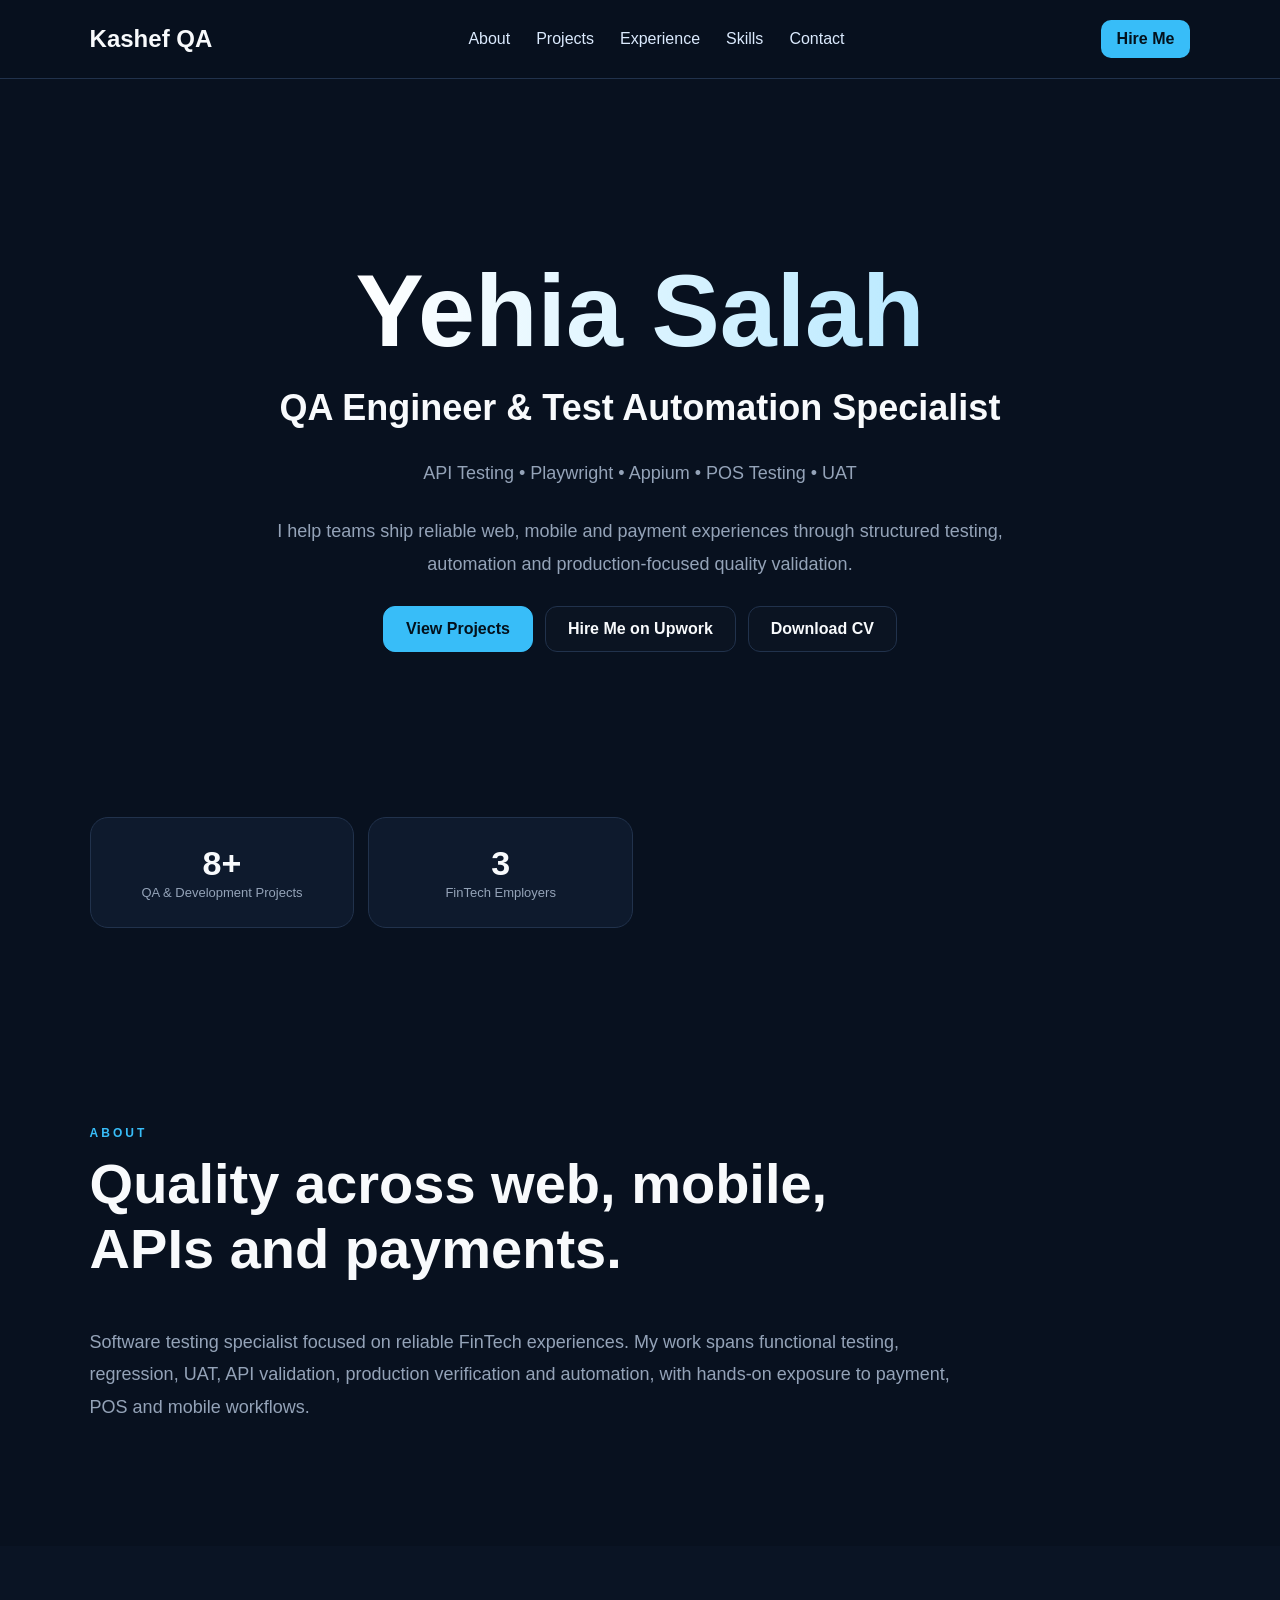
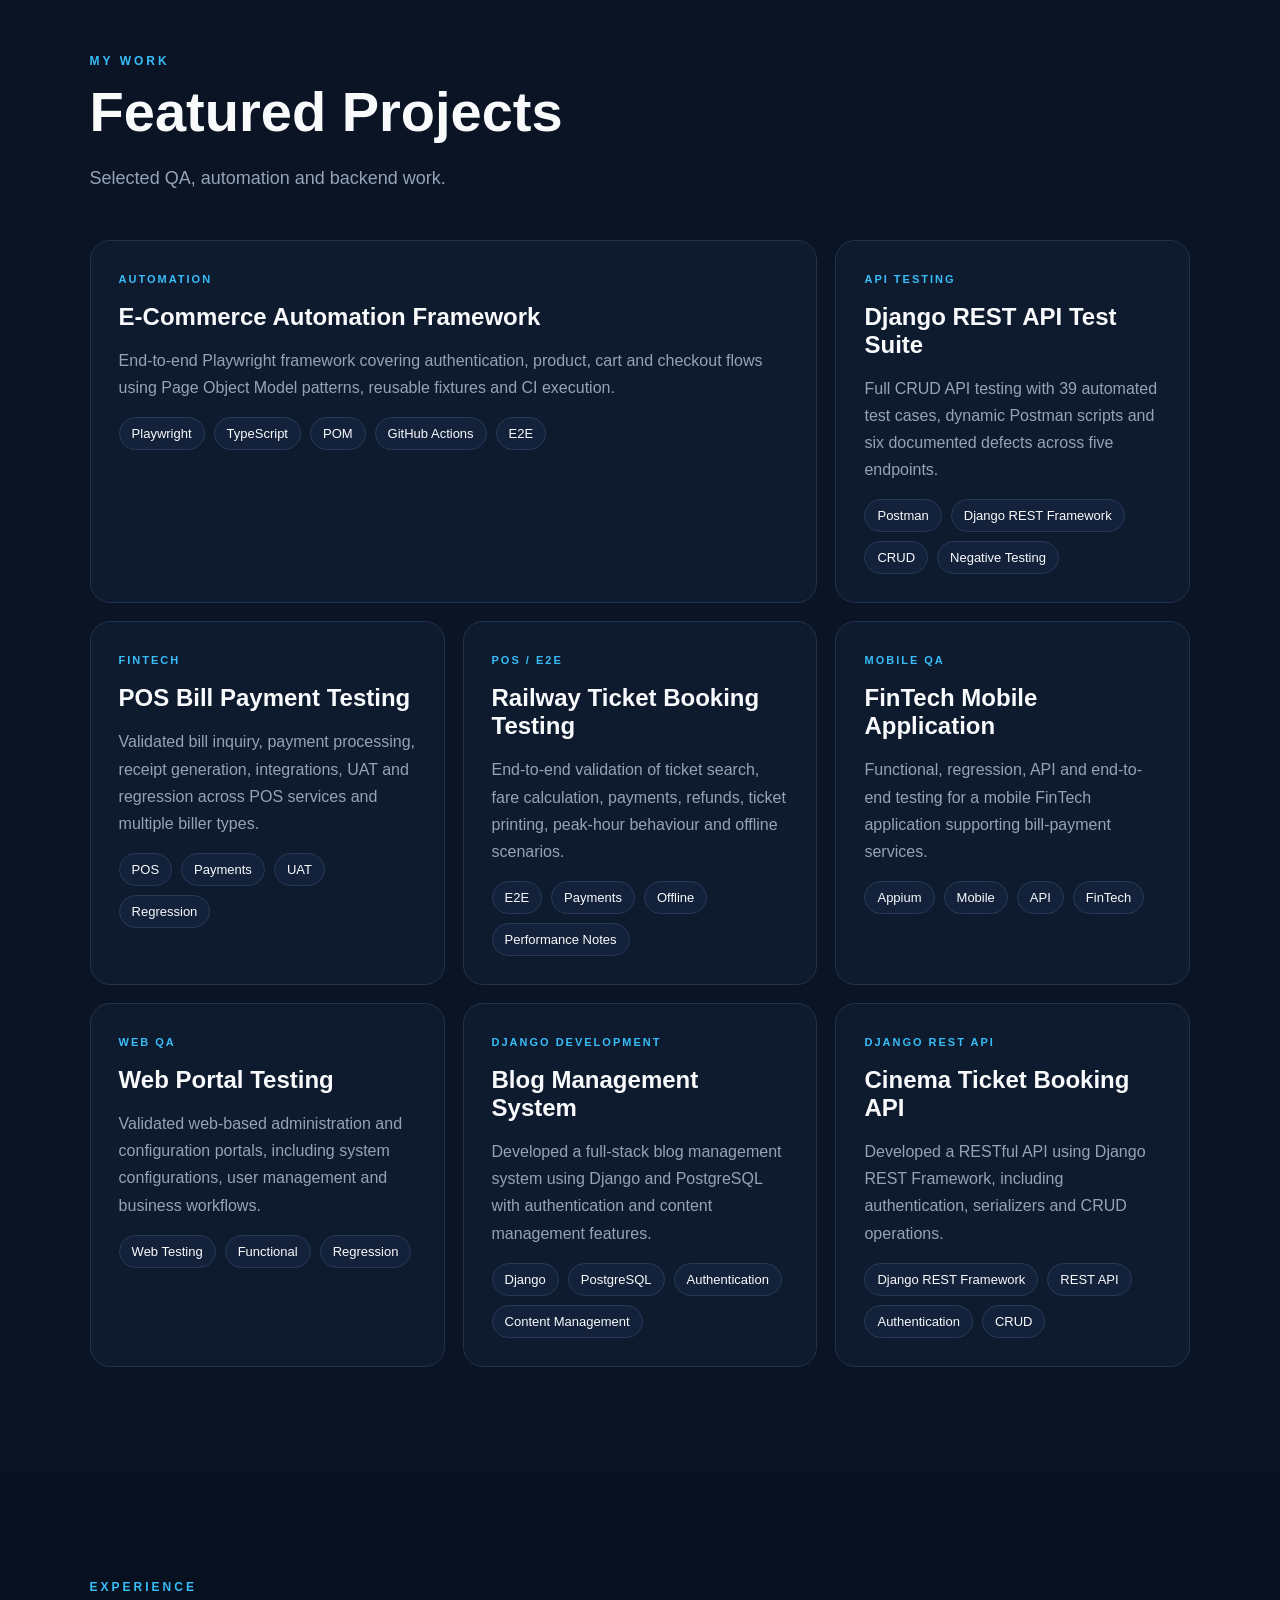
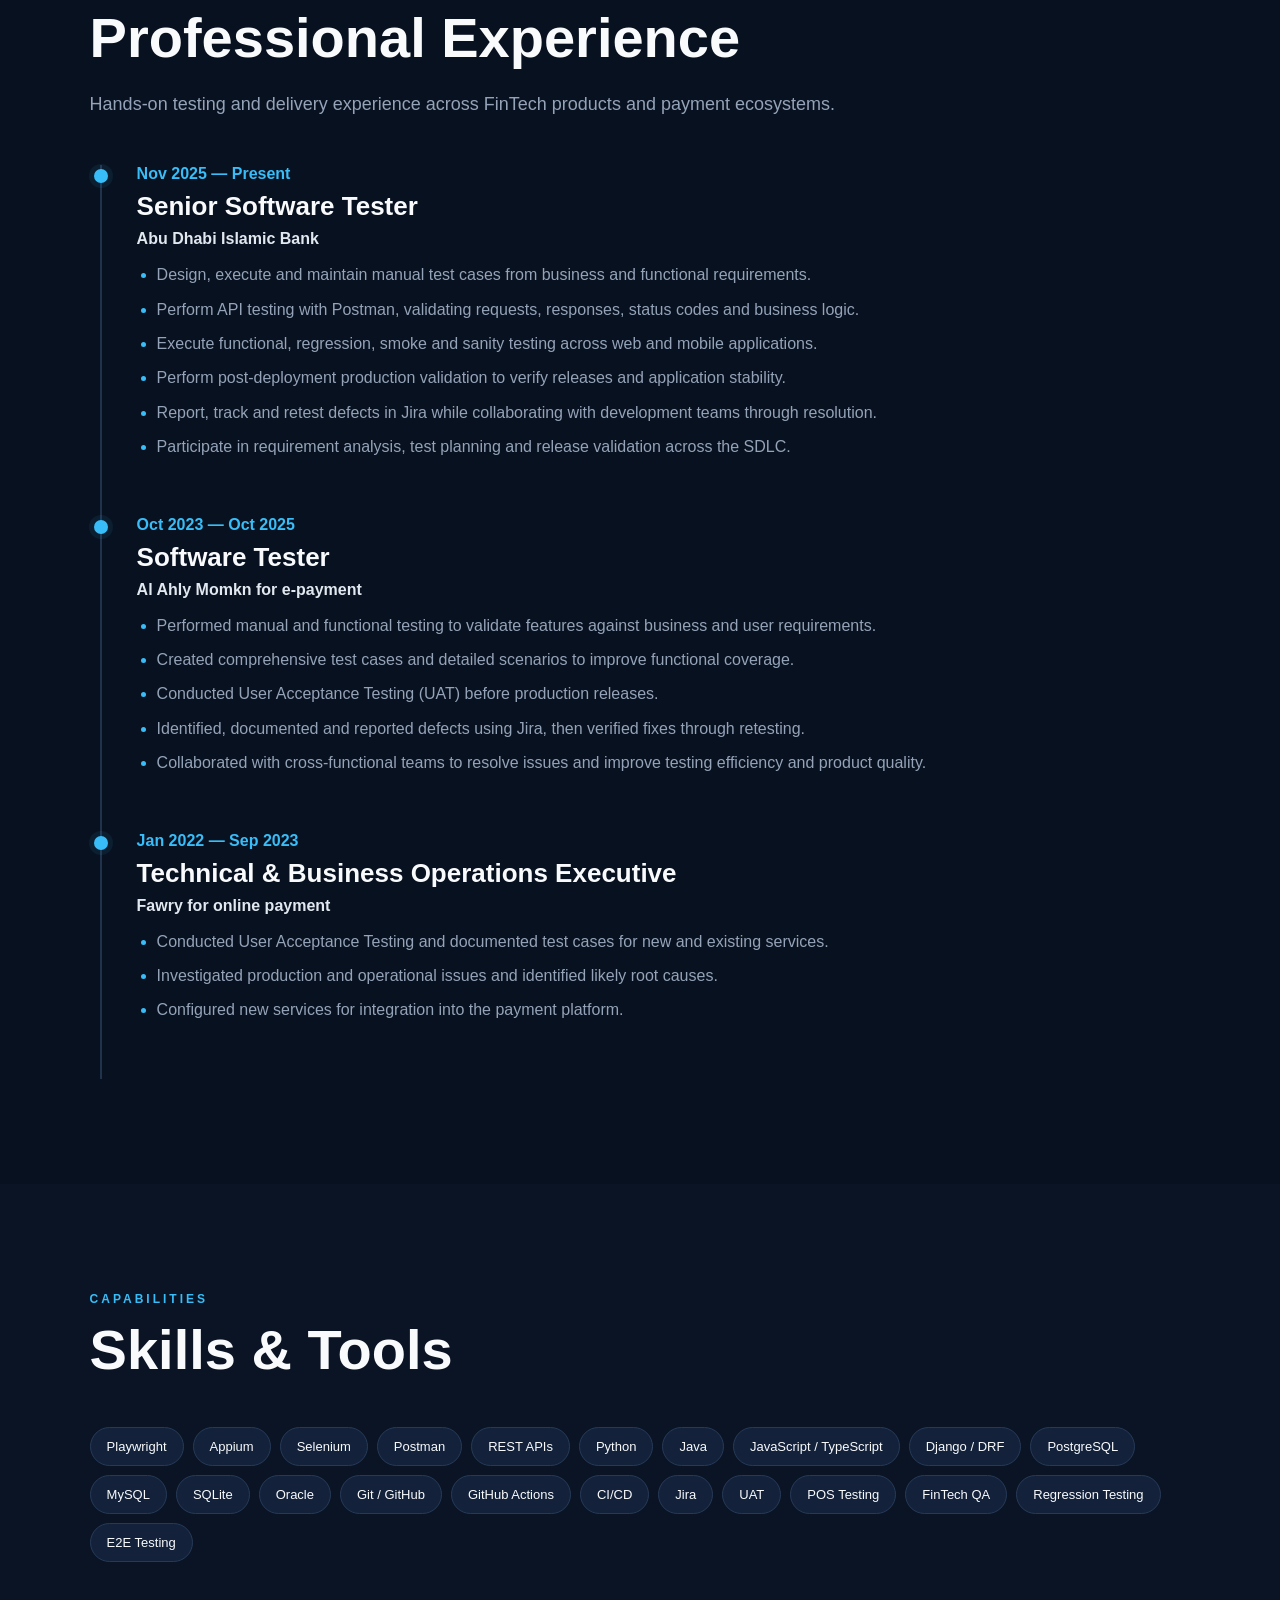
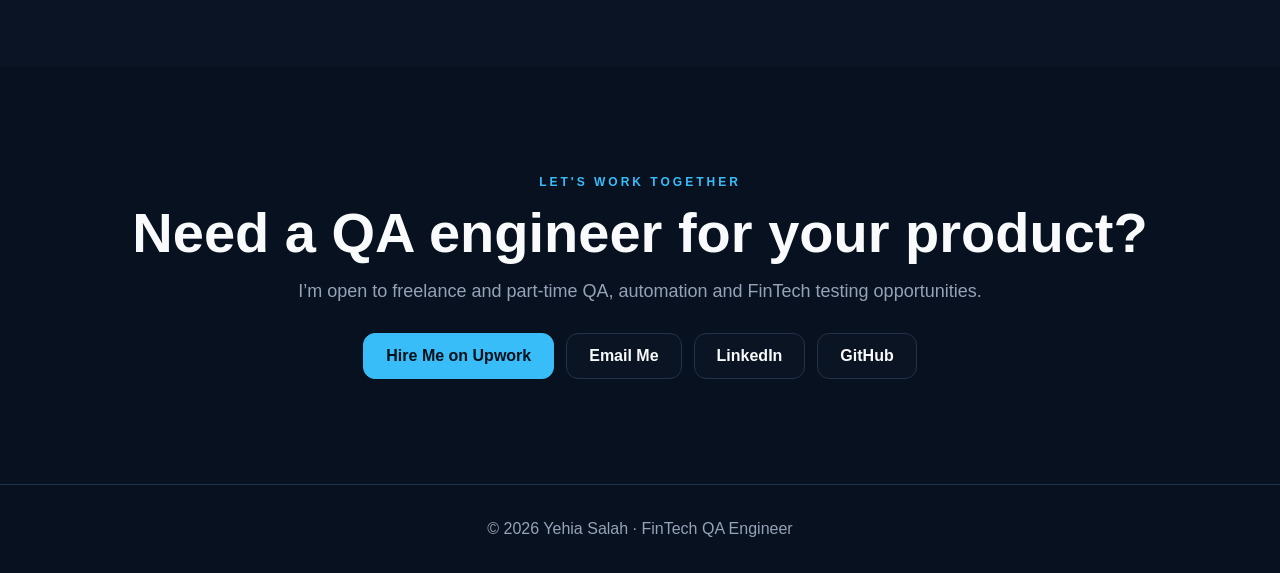
==== static_site/index.html @ 2e7812cc "Add static portfolio site" ====
<!DOCTYPE html>
<html lang="en">
<head>
  <meta charset="UTF-8"><meta name="viewport" content="width=device-width, initial-scale=1">
  <meta name="description" content="Yehia Salah — FinTech QA Engineer specializing in API testing, Playwright, Appium, POS testing and UAT.">
  <title>Yehia Salah | FinTech QA Engineer</title><link rel="stylesheet" href="/static/css/style.css">
</head>
<body>
<header><a class="brand" href="#home">Kashef QA</a><nav><a href="#about">About</a><a href="#projects">Projects</a><a href="#experience">Experience</a><a href="#skills">Skills</a><a href="#contact">Contact</a></nav><a class="nav-cta" href="https://www.upwork.com/freelancers/~01de92459154ad635c" target="_blank" rel="noopener">Hire Me</a></header>
<main>
<section id="home" class="hero"><h1>Yehia Salah</h1><h2>QA Engineer &amp; Test Automation Specialist</h2><p>API Testing • Playwright • Appium • POS Testing • UAT</p><p class="hero-copy">I help teams ship reliable web, mobile and payment experiences through structured testing, automation and production-focused quality validation.</p><div class="actions"><a class="btn primary" href="#projects">View Projects</a><a class="btn" href="https://www.upwork.com/freelancers/~01de92459154ad635c" target="_blank" rel="noopener">Hire Me on Upwork</a><a class="btn" href="/static/docs/Yehia_Salah_CV.pdf" target="_blank" rel="noopener">Download CV</a></div></section>
<section class="stats"><div><strong>8+</strong><span>QA &amp; Development Projects</span></div><div><strong>3</strong><span>FinTech Employers</span></div></section>
<section id="about" class="section"><div class="section-head"><span>ABOUT</span><h2>Quality across web, mobile, APIs and payments.</h2></div><p class="lead">Software testing specialist focused on reliable FinTech experiences. My work spans functional testing, regression, UAT, API validation, production verification and automation, with hands-on exposure to payment, POS and mobile workflows.</p></section>
<section id="projects" class="section alt"><div class="section-head"><span>MY WORK</span><h2>Featured Projects</h2><p>Selected QA, automation and backend work.</p></div><div class="grid">
<article class="card featured"><b>AUTOMATION</b><h3>E-Commerce Automation Framework</h3><p>End-to-end Playwright framework covering authentication, product, cart and checkout flows using Page Object Model patterns, reusable fixtures and CI execution.</p><div class="tags"><i>Playwright</i><i>TypeScript</i><i>POM</i><i>GitHub Actions</i><i>E2E</i></div></article>
<article class="card"><b>API TESTING</b><h3>Django REST API Test Suite</h3><p>Full CRUD API testing with 39 automated test cases, dynamic Postman scripts and six documented defects across five endpoints.</p><div class="tags"><i>Postman</i><i>Django REST Framework</i><i>CRUD</i><i>Negative Testing</i></div></article>
<article class="card"><b>FINTECH</b><h3>POS Bill Payment Testing</h3><p>Validated bill inquiry, payment processing, receipt generation, integrations, UAT and regression across POS services and multiple biller types.</p><div class="tags"><i>POS</i><i>Payments</i><i>UAT</i><i>Regression</i></div></article>
<article class="card"><b>POS / E2E</b><h3>Railway Ticket Booking Testing</h3><p>End-to-end validation of ticket search, fare calculation, payments, refunds, ticket printing, peak-hour behaviour and offline scenarios.</p><div class="tags"><i>E2E</i><i>Payments</i><i>Offline</i><i>Performance Notes</i></div></article>
<article class="card"><b>MOBILE QA</b><h3>FinTech Mobile Application</h3><p>Functional, regression, API and end-to-end testing for a mobile FinTech application supporting bill-payment services.</p><div class="tags"><i>Appium</i><i>Mobile</i><i>API</i><i>FinTech</i></div></article>
<article class="card"><b>WEB QA</b><h3>Web Portal Testing</h3><p>Validated web-based administration and configuration portals, including system configurations, user management and business workflows.</p><div class="tags"><i>Web Testing</i><i>Functional</i><i>Regression</i></div></article>
<article class="card"><b>DJANGO DEVELOPMENT</b><h3>Blog Management System</h3><p>Developed a full-stack blog management system using Django and PostgreSQL with authentication and content management features.</p><div class="tags"><i>Django</i><i>PostgreSQL</i><i>Authentication</i><i>Content Management</i></div></article>
<article class="card"><b>DJANGO REST API</b><h3>Cinema Ticket Booking API</h3><p>Developed a RESTful API using Django REST Framework, including authentication, serializers and CRUD operations.</p><div class="tags"><i>Django REST Framework</i><i>REST API</i><i>Authentication</i><i>CRUD</i></div></article>
</div></section>
<section id="experience" class="section"><div class="section-head"><span>EXPERIENCE</span><h2>Professional Experience</h2><p>Hands-on testing and delivery experience across FinTech products and payment ecosystems.</p></div><div class="timeline">
<article><time>Nov 2025 — Present</time><h3>Senior Software Tester</h3><p>Abu Dhabi Islamic Bank</p><ul class="experience-points"><li>Design, execute and maintain manual test cases from business and functional requirements.</li><li>Perform API testing with Postman, validating requests, responses, status codes and business logic.</li><li>Execute functional, regression, smoke and sanity testing across web and mobile applications.</li><li>Perform post-deployment production validation to verify releases and application stability.</li><li>Report, track and retest defects in Jira while collaborating with development teams through resolution.</li><li>Participate in requirement analysis, test planning and release validation across the SDLC.</li></ul></article>
<article><time>Oct 2023 — Oct 2025</time><h3>Software Tester</h3><p>Al Ahly Momkn for e-payment</p><ul class="experience-points"><li>Performed manual and functional testing to validate features against business and user requirements.</li><li>Created comprehensive test cases and detailed scenarios to improve functional coverage.</li><li>Conducted User Acceptance Testing (UAT) before production releases.</li><li>Identified, documented and reported defects using Jira, then verified fixes through retesting.</li><li>Collaborated with cross-functional teams to resolve issues and improve testing efficiency and product quality.</li></ul></article>
<article><time>Jan 2022 — Sep 2023</time><h3>Technical &amp; Business Operations Executive</h3><p>Fawry for online payment</p><ul class="experience-points"><li>Conducted User Acceptance Testing and documented test cases for new and existing services.</li><li>Investigated production and operational issues and identified likely root causes.</li><li>Configured new services for integration into the payment platform.</li></ul></article>
</div></section>
<section id="skills" class="section alt"><div class="section-head"><span>CAPABILITIES</span><h2>Skills &amp; Tools</h2></div><div class="skill-cloud"><span>Playwright</span><span>Appium</span><span>Selenium</span><span>Postman</span><span>REST APIs</span><span>Python</span><span>Java</span><span>JavaScript / TypeScript</span><span>Django / DRF</span><span>PostgreSQL</span><span>MySQL</span><span>SQLite</span><span>Oracle</span><span>Git / GitHub</span><span>GitHub Actions</span><span>CI/CD</span><span>Jira</span><span>UAT</span><span>POS Testing</span><span>FinTech QA</span><span>Regression Testing</span><span>E2E Testing</span></div></section>
<section id="contact" class="section contact"><span>LET'S WORK TOGETHER</span><h2>Need a QA engineer for your product?</h2><p>I’m open to freelance and part-time QA, automation and FinTech testing opportunities.</p><div class="actions"><a class="btn primary" href="https://www.upwork.com/freelancers/~01de92459154ad635c" target="_blank" rel="noopener">Hire Me on Upwork</a><a class="btn" href="mailto:yehiasalah74@gmail.com">Email Me</a><a class="btn" href="https://www.linkedin.com/in/yehia-salah-960498163/" target="_blank" rel="noopener">LinkedIn</a><a class="btn" href="https://github.com/yehiaelkashif" target="_blank" rel="noopener">GitHub</a></div></section>
</main><footer>© <span id="year"></span> Yehia Salah · FinTech QA Engineer</footer><script src="/static/js/script.js"></script></body></html>
---- static/css/style.css ----
:root{--bg:#08111f;--panel:#0e1a2d;--panel2:#0a1424;--line:#21324c;--text:#f8fafc;--muted:#94a3b8;--accent:#38bdf8;--accent2:#22d3ee}*{box-sizing:border-box}html{scroll-behavior:smooth}body{margin:0;background:var(--bg);color:var(--text);font-family:Inter,Segoe UI,Arial,sans-serif}a{color:inherit;text-decoration:none}header{position:sticky;top:0;z-index:10;display:flex;justify-content:space-between;align-items:center;gap:24px;padding:20px 7%;background:rgba(8,17,31,.9);backdrop-filter:blur(14px);border-bottom:1px solid var(--line)}.brand{font-size:24px;font-weight:800;white-space:nowrap}nav{display:flex;gap:26px}nav a{color:#dbeafe;transition:.2s}nav a:hover{color:var(--accent)}.nav-cta{padding:10px 16px;border-radius:10px;background:var(--accent);color:#03111c;font-weight:800;white-space:nowrap}.hero{min-height:82vh;display:flex;flex-direction:column;align-items:center;justify-content:center;text-align:center;padding:80px 7%}.eyebrow,.section-head>span,.contact>span{color:var(--accent);font-size:12px;font-weight:800;letter-spacing:3px}.hero h1{font-size:clamp(58px,8vw,104px);line-height:.95;margin:18px 0;background:linear-gradient(90deg,#fff,#b9e9ff);-webkit-background-clip:text;background-clip:text;color:transparent}.hero h2{font-size:clamp(22px,3vw,36px);margin:10px 0}.hero>p,.lead,.section-head p,.contact p{color:var(--muted);font-size:18px;line-height:1.8}.hero-copy{max-width:790px;margin:8px auto 0}.actions{display:flex;gap:12px;justify-content:center;flex-wrap:wrap;margin-top:26px}.btn{border:1px solid var(--line);padding:13px 22px;border-radius:12px;font-weight:700;transition:.2s;background:rgba(255,255,255,.01)}.btn:hover{transform:translateY(-2px);border-color:var(--accent)}.btn.primary{background:var(--accent);color:#03111c;border-color:var(--accent)}.stats{display:grid;grid-template-columns:repeat(4,1fr);gap:14px;padding:0 7% 90px}.stats div{background:var(--panel);border:1px solid var(--line);border-radius:18px;padding:26px;text-align:center}.stats strong{display:block;font-size:34px}.stats span{color:var(--muted);font-size:13px}.section{padding:105px 7%;scroll-margin-top:80px}.alt{background:var(--panel2)}.section-head{max-width:760px;margin-bottom:45px}.section-head h2,.contact h2{font-size:clamp(34px,5vw,56px);margin:10px 0}.lead{max-width:900px}.grid{display:grid;grid-template-columns:repeat(3,1fr);gap:18px}.card{background:var(--panel);border:1px solid var(--line);border-radius:20px;padding:28px;transition:.25s}.card:hover{transform:translateY(-6px);border-color:var(--accent);box-shadow:0 18px 45px rgba(0,0,0,.22)}.card.featured{grid-column:span 2}.card b{color:var(--accent);font-size:11px;letter-spacing:2px}.card h3{font-size:24px;margin:16px 0}.card p{color:var(--muted);line-height:1.7}.tags,.skill-cloud{display:flex;gap:9px;flex-wrap:wrap}.tags i,.skill-cloud span{font-style:normal;background:#13223a;border:1px solid #263a58;border-radius:999px;padding:8px 12px;font-size:13px}.timeline{border-left:2px solid var(--line);margin-left:10px}.timeline article{position:relative;padding:0 0 55px 35px;max-width:980px}.timeline article:before{content:"";position:absolute;left:-8px;top:4px;width:14px;height:14px;background:var(--accent);border-radius:50%;box-shadow:0 0 0 5px rgba(56,189,248,.08)}.timeline time{color:var(--accent);font-weight:700}.timeline h3{font-size:26px;margin:8px 0}.timeline>article>p{font-weight:800;margin:0 0 14px;color:#e2e8f0}.experience-points{margin:0;padding-left:20px;display:grid;gap:8px;color:var(--muted);line-height:1.65}.experience-points li::marker{color:var(--accent)}.skill-cloud span{padding:11px 16px}.contact{text-align:center}.contact p{max-width:700px;margin:auto}footer{text-align:center;padding:35px;border-top:1px solid var(--line);color:var(--muted)}@media(max-width:980px){nav{display:none}.nav-cta{display:none}.grid{grid-template-columns:repeat(2,1fr)}.card.featured{grid-column:span 2}}@media(max-width:850px){header{padding:18px 5%}.stats{grid-template-columns:repeat(2,1fr);padding:0 5% 60px}.section{padding:75px 5%}.grid{grid-template-columns:1fr}.card.featured{grid-column:auto}.hero{padding-left:5%;padding-right:5%}}@media(max-width:480px){.stats{grid-template-columns:1fr}.hero{min-height:75vh}.btn{width:100%;text-align:center}.actions{width:100%}}
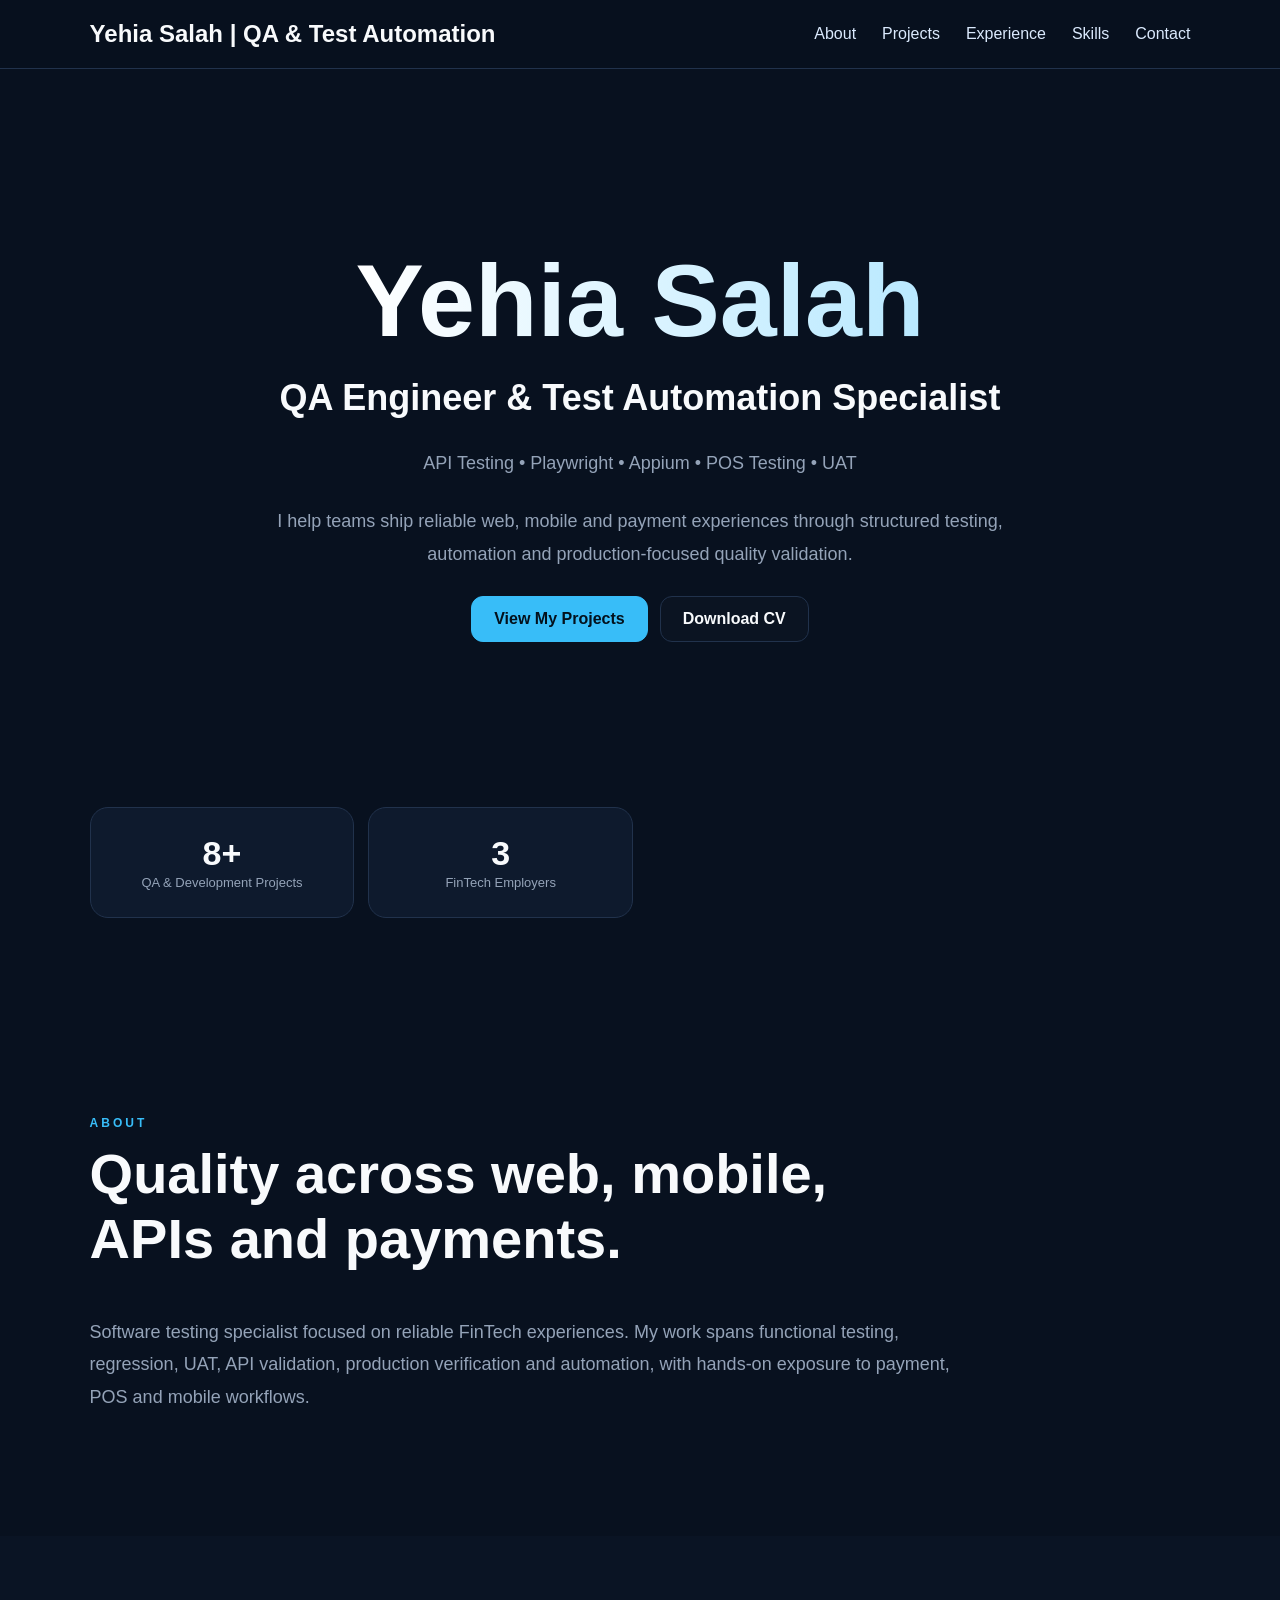
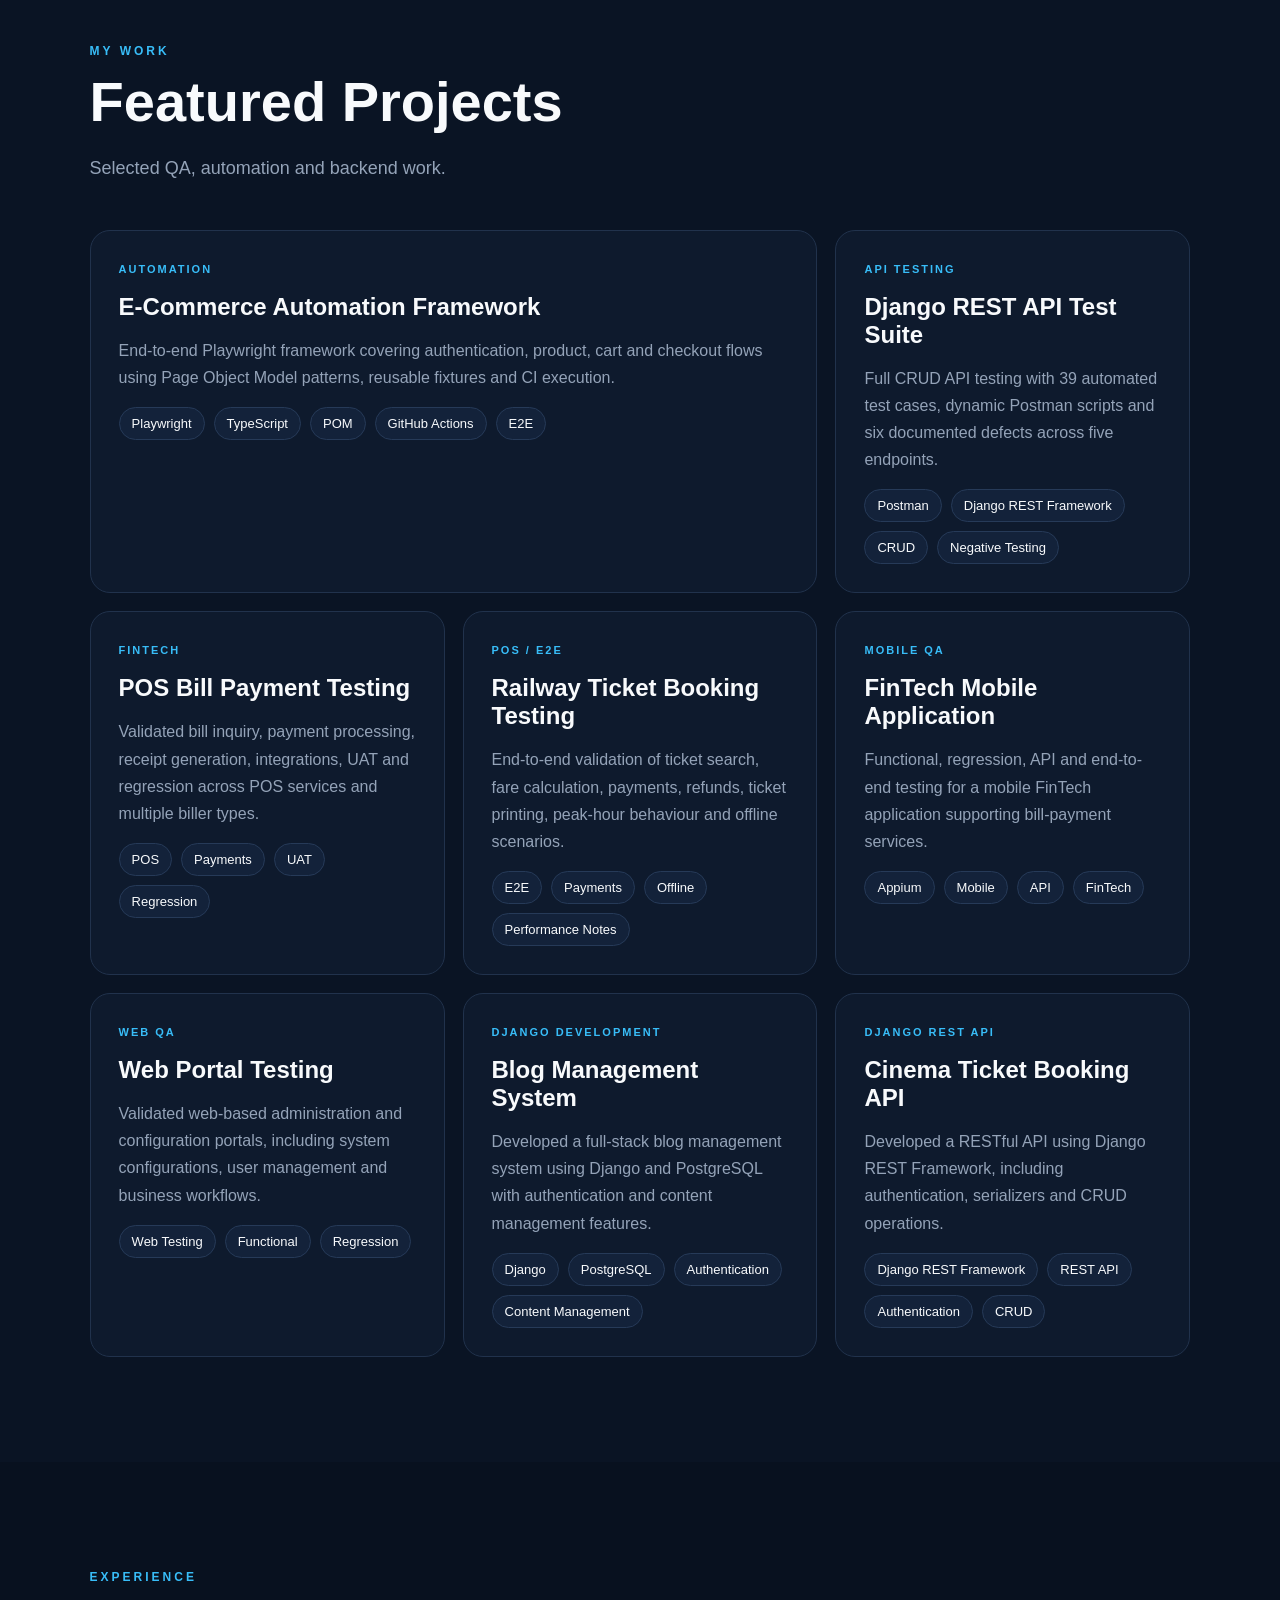
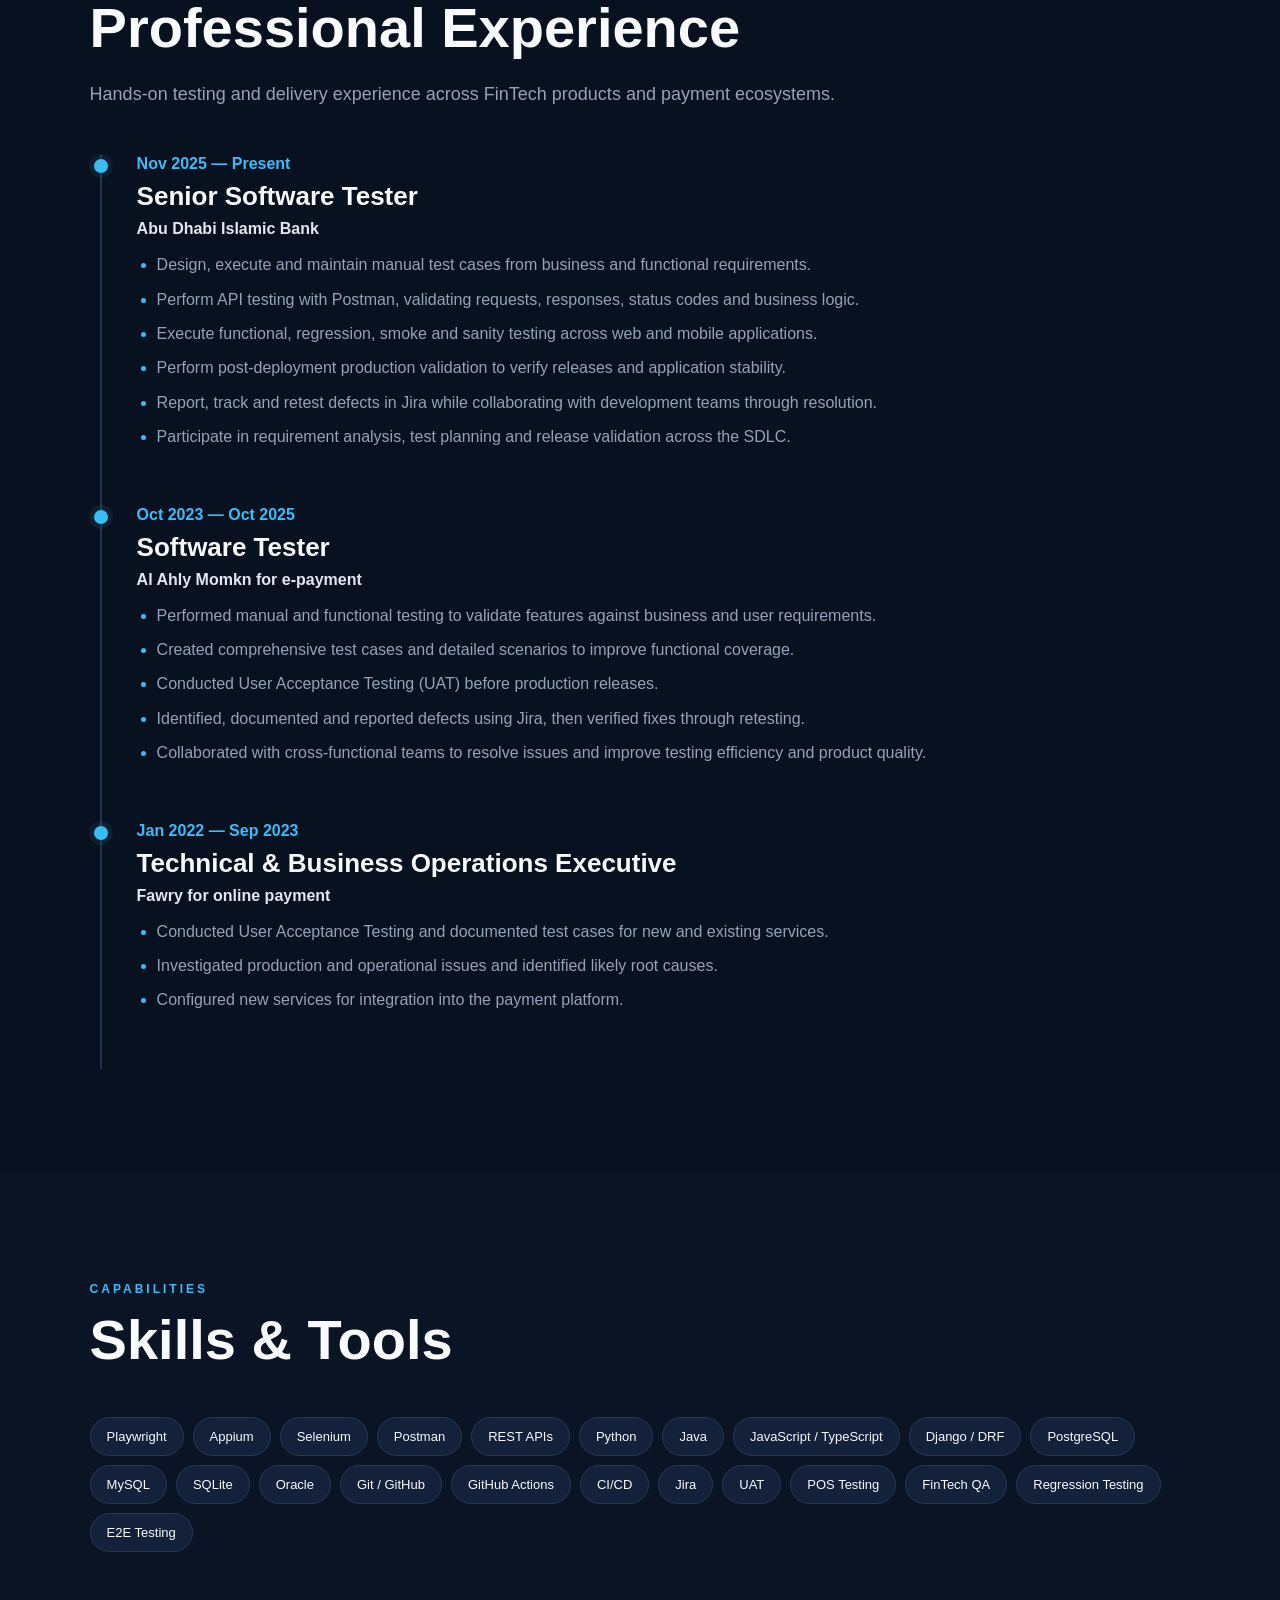
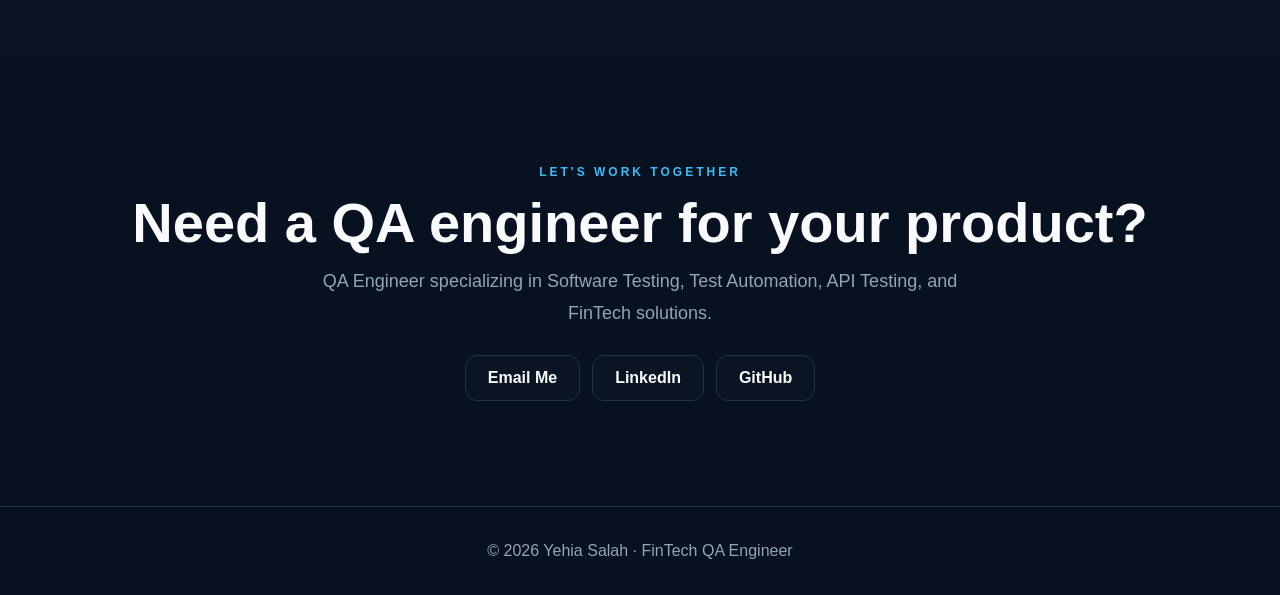
==== commit 2ab53ec9: "Update static portfolio hero and remove Upwork CTA" ====
--- a/static_site/index.html
+++ b/static_site/index.html
@@ -4,12 +4,13 @@
 <head>
   <meta charset="UTF-8"><meta name="viewport" content="width=device-width, initial-scale=1">
   <meta name="description" content="Yehia Salah — FinTech QA Engineer specializing in API testing, Playwright, Appium, POS testing and UAT.">
-  <title>Yehia Salah | FinTech QA Engineer</title><link rel="stylesheet" href="/static/css/style.css">
+  <title>Yehia Salah | FinTech QA Engineer</title>
+ <link rel="stylesheet" href="static/style.css">
 </head>
 <body>
-<header><a class="brand" href="#home">Kashef QA</a><nav><a href="#about">About</a><a href="#projects">Projects</a><a href="#experience">Experience</a><a href="#skills">Skills</a><a href="#contact">Contact</a></nav><a class="nav-cta" href="https://www.upwork.com/freelancers/~01de92459154ad635c" target="_blank" rel="noopener">Hire Me</a></header>
+<header><a class="brand" href="#home">Yehia Salah | QA &amp; Test Automation</a><nav><a href="#about">About</a><a href="#projects">Projects</a><a href="#experience">Experience</a><a href="#skills">Skills</a><a href="#contact">Contact</a></nav></header>
 <main>
-<section id="home" class="hero"><h1>Yehia Salah</h1><h2>QA Engineer &amp; Test Automation Specialist</h2><p>API Testing • Playwright • Appium • POS Testing • UAT</p><p class="hero-copy">I help teams ship reliable web, mobile and payment experiences through structured testing, automation and production-focused quality validation.</p><div class="actions"><a class="btn primary" href="#projects">View Projects</a><a class="btn" href="https://www.upwork.com/freelancers/~01de92459154ad635c" target="_blank" rel="noopener">Hire Me on Upwork</a><a class="btn" href="/static/docs/Yehia_Salah_CV.pdf" target="_blank" rel="noopener">Download CV</a></div></section>
+<section id="home" class="hero"><h1>Yehia Salah</h1><h2>QA Engineer &amp; Test Automation Specialist</h2><p>API Testing • Playwright • Appium • POS Testing • UAT</p><p class="hero-copy">I help teams ship reliable web, mobile and payment experiences through structured testing, automation and production-focused quality validation.</p><div class="actions"><a class="btn primary" href="#projects">View My Projects</a><a class="btn" href="/static/docs/Yehia_Salah_CV.pdf" target="_blank" rel="noopener">Download CV</a></div></section>
 <section class="stats"><div><strong>8+</strong><span>QA &amp; Development Projects</span></div><div><strong>3</strong><span>FinTech Employers</span></div></section>
 <section id="about" class="section"><div class="section-head"><span>ABOUT</span><h2>Quality across web, mobile, APIs and payments.</h2></div><p class="lead">Software testing specialist focused on reliable FinTech experiences. My work spans functional testing, regression, UAT, API validation, production verification and automation, with hands-on exposure to payment, POS and mobile workflows.</p></section>
 <section id="projects" class="section alt"><div class="section-head"><span>MY WORK</span><h2>Featured Projects</h2><p>Selected QA, automation and backend work.</p></div><div class="grid">
@@ -28,5 +29,5 @@
 <article><time>Jan 2022 — Sep 2023</time><h3>Technical &amp; Business Operations Executive</h3><p>Fawry for online payment</p><ul class="experience-points"><li>Conducted User Acceptance Testing and documented test cases for new and existing services.</li><li>Investigated production and operational issues and identified likely root causes.</li><li>Configured new services for integration into the payment platform.</li></ul></article>
 </div></section>
 <section id="skills" class="section alt"><div class="section-head"><span>CAPABILITIES</span><h2>Skills &amp; Tools</h2></div><div class="skill-cloud"><span>Playwright</span><span>Appium</span><span>Selenium</span><span>Postman</span><span>REST APIs</span><span>Python</span><span>Java</span><span>JavaScript / TypeScript</span><span>Django / DRF</span><span>PostgreSQL</span><span>MySQL</span><span>SQLite</span><span>Oracle</span><span>Git / GitHub</span><span>GitHub Actions</span><span>CI/CD</span><span>Jira</span><span>UAT</span><span>POS Testing</span><span>FinTech QA</span><span>Regression Testing</span><span>E2E Testing</span></div></section>
-<section id="contact" class="section contact"><span>LET'S WORK TOGETHER</span><h2>Need a QA engineer for your product?</h2><p>I’m open to freelance and part-time QA, automation and FinTech testing opportunities.</p><div class="actions"><a class="btn primary" href="https://www.upwork.com/freelancers/~01de92459154ad635c" target="_blank" rel="noopener">Hire Me on Upwork</a><a class="btn" href="mailto:yehiasalah74@gmail.com">Email Me</a><a class="btn" href="https://www.linkedin.com/in/yehia-salah-960498163/" target="_blank" rel="noopener">LinkedIn</a><a class="btn" href="https://github.com/yehiaelkashif" target="_blank" rel="noopener">GitHub</a></div></section>
+<section id="contact" class="section contact"><span>LET'S WORK TOGETHER</span><h2>Need a QA engineer for your product?</h2><p>QA Engineer specializing in Software Testing, Test Automation, API Testing, and FinTech solutions.</p><div class="actions"><a class="btn" href="mailto:yehiasalah74@gmail.com">Email Me</a><a class="btn" href="https://www.linkedin.com/in/yehia-salah-960498163/" target="_blank" rel="noopener">LinkedIn</a><a class="btn" href="https://github.com/yehiaelkashif" target="_blank" rel="noopener">GitHub</a></div></section>
 </main><footer>© <span id="year"></span> Yehia Salah · FinTech QA Engineer</footer><script src="/static/js/script.js"></script></body></html>
--- a/static_site/static/style.css
+++ b/static_site/static/style.css
@@ -0,0 +1 @@
+:root{--bg:#08111f;--panel:#0e1a2d;--panel2:#0a1424;--line:#21324c;--text:#f8fafc;--muted:#94a3b8;--accent:#38bdf8;--accent2:#22d3ee}*{box-sizing:border-box}html{scroll-behavior:smooth}body{margin:0;background:var(--bg);color:var(--text);font-family:Inter,Segoe UI,Arial,sans-serif}a{color:inherit;text-decoration:none}header{position:sticky;top:0;z-index:10;display:flex;justify-content:space-between;align-items:center;gap:24px;padding:20px 7%;background:rgba(8,17,31,.9);backdrop-filter:blur(14px);border-bottom:1px solid var(--line)}.brand{font-size:24px;font-weight:800;white-space:nowrap}nav{display:flex;gap:26px}nav a{color:#dbeafe;transition:.2s}nav a:hover{color:var(--accent)}.nav-cta{padding:10px 16px;border-radius:10px;background:var(--accent);color:#03111c;font-weight:800;white-space:nowrap}.hero{min-height:82vh;display:flex;flex-direction:column;align-items:center;justify-content:center;text-align:center;padding:80px 7%}.eyebrow,.section-head>span,.contact>span{color:var(--accent);font-size:12px;font-weight:800;letter-spacing:3px}.hero h1{font-size:clamp(58px,8vw,104px);line-height:.95;margin:18px 0;background:linear-gradient(90deg,#fff,#b9e9ff);-webkit-background-clip:text;background-clip:text;color:transparent}.hero h2{font-size:clamp(22px,3vw,36px);margin:10px 0}.hero>p,.lead,.section-head p,.contact p{color:var(--muted);font-size:18px;line-height:1.8}.hero-copy{max-width:790px;margin:8px auto 0}.actions{display:flex;gap:12px;justify-content:center;flex-wrap:wrap;margin-top:26px}.btn{border:1px solid var(--line);padding:13px 22px;border-radius:12px;font-weight:700;transition:.2s;background:rgba(255,255,255,.01)}.btn:hover{transform:translateY(-2px);border-color:var(--accent)}.btn.primary{background:var(--accent);color:#03111c;border-color:var(--accent)}.stats{display:grid;grid-template-columns:repeat(4,1fr);gap:14px;padding:0 7% 90px}.stats div{background:var(--panel);border:1px solid var(--line);border-radius:18px;padding:26px;text-align:center}.stats strong{display:block;font-size:34px}.stats span{color:var(--muted);font-size:13px}.section{padding:105px 7%;scroll-margin-top:80px}.alt{background:var(--panel2)}.section-head{max-width:760px;margin-bottom:45px}.section-head h2,.contact h2{font-size:clamp(34px,5vw,56px);margin:10px 0}.lead{max-width:900px}.grid{display:grid;grid-template-columns:repeat(3,1fr);gap:18px}.card{background:var(--panel);border:1px solid var(--line);border-radius:20px;padding:28px;transition:.25s}.card:hover{transform:translateY(-6px);border-color:var(--accent);box-shadow:0 18px 45px rgba(0,0,0,.22)}.card.featured{grid-column:span 2}.card b{color:var(--accent);font-size:11px;letter-spacing:2px}.card h3{font-size:24px;margin:16px 0}.card p{color:var(--muted);line-height:1.7}.tags,.skill-cloud{display:flex;gap:9px;flex-wrap:wrap}.tags i,.skill-cloud span{font-style:normal;background:#13223a;border:1px solid #263a58;border-radius:999px;padding:8px 12px;font-size:13px}.timeline{border-left:2px solid var(--line);margin-left:10px}.timeline article{position:relative;padding:0 0 55px 35px;max-width:980px}.timeline article:before{content:"";position:absolute;left:-8px;top:4px;width:14px;height:14px;background:var(--accent);border-radius:50%;box-shadow:0 0 0 5px rgba(56,189,248,.08)}.timeline time{color:var(--accent);font-weight:700}.timeline h3{font-size:26px;margin:8px 0}.timeline>article>p{font-weight:800;margin:0 0 14px;color:#e2e8f0}.experience-points{margin:0;padding-left:20px;display:grid;gap:8px;color:var(--muted);line-height:1.65}.experience-points li::marker{color:var(--accent)}.skill-cloud span{padding:11px 16px}.contact{text-align:center}.contact p{max-width:700px;margin:auto}footer{text-align:center;padding:35px;border-top:1px solid var(--line);color:var(--muted)}@media(max-width:980px){nav{display:none}.nav-cta{display:none}.grid{grid-template-columns:repeat(2,1fr)}.card.featured{grid-column:span 2}}@media(max-width:850px){header{padding:18px 5%}.stats{grid-template-columns:repeat(2,1fr);padding:0 5% 60px}.section{padding:75px 5%}.grid{grid-template-columns:1fr}.card.featured{grid-column:auto}.hero{padding-left:5%;padding-right:5%}}@media(max-width:480px){.stats{grid-template-columns:1fr}.hero{min-height:75vh}.btn{width:100%;text-align:center}.actions{width:100%}}
